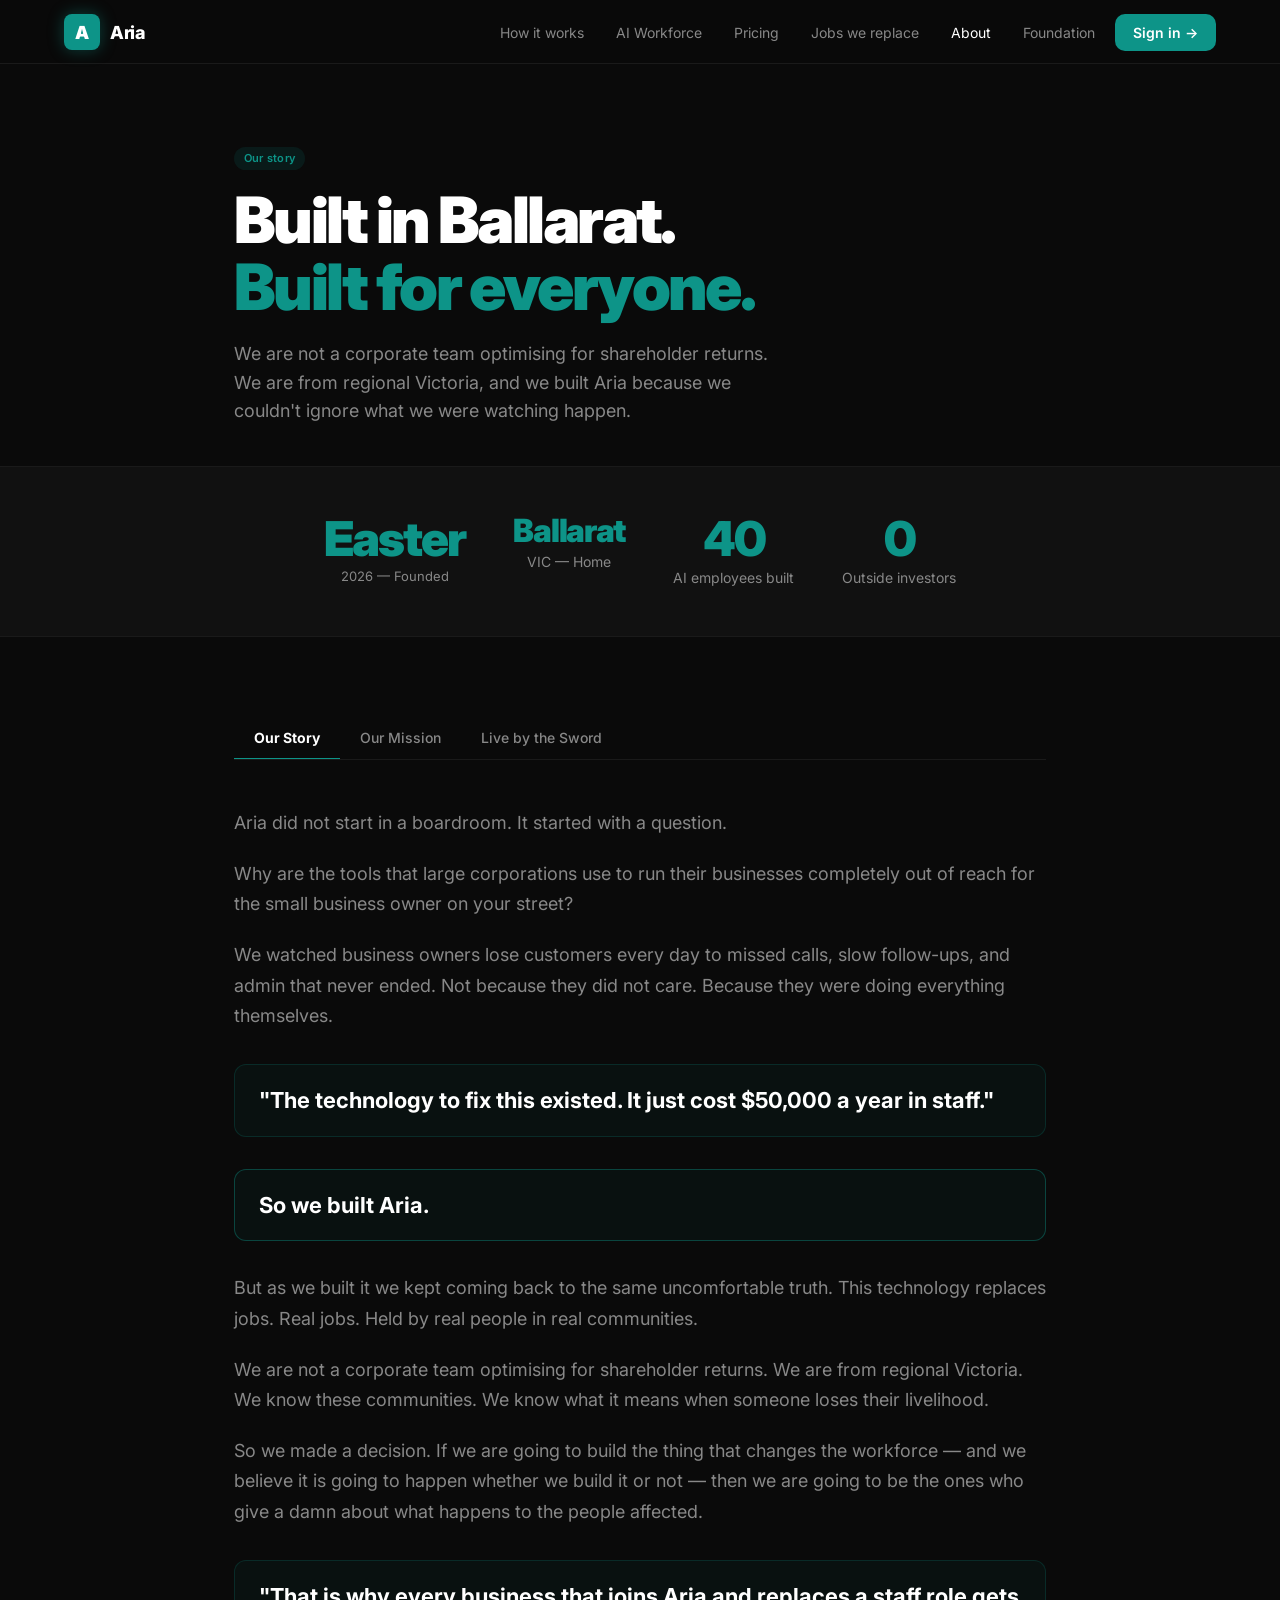
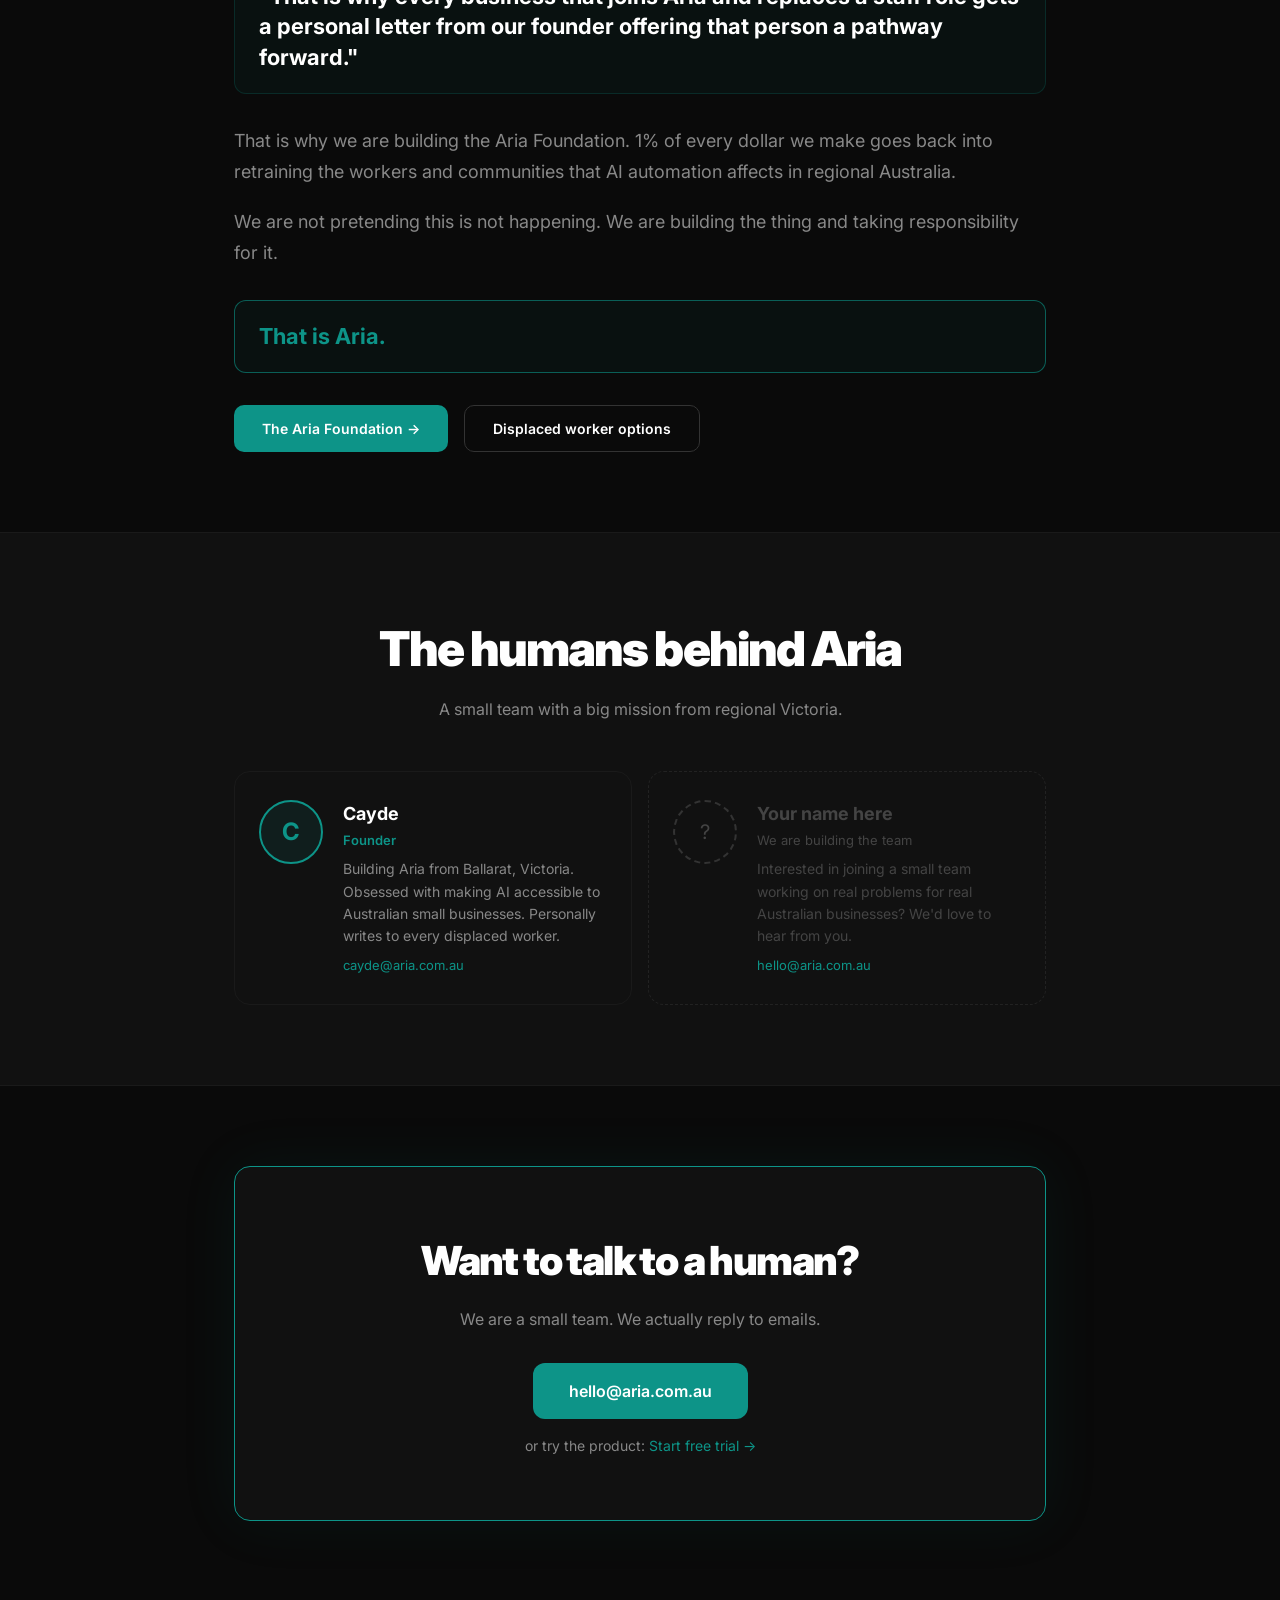
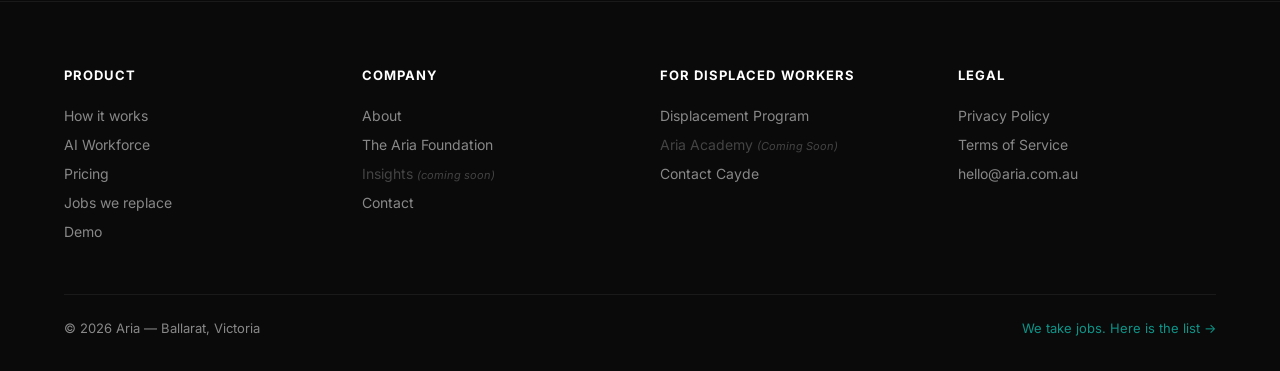
==== about.html @ 2cefcb73 "Complete Aria marketing website — 7 pages" ====
<!DOCTYPE html>
<html lang="en">
<head>
  <meta charset="UTF-8">
  <meta name="viewport" content="width=device-width, initial-scale=1.0">
  <title>About Aria — Built in Ballarat for Australian Small Business</title>
  <meta name="description" content="Aria started with a question: why are enterprise AI tools completely out of reach for the small business owner on your street? We built the answer. From Ballarat, Victoria.">
  <meta property="og:title" content="About Aria — Built in Ballarat for Australian Small Business">
  <meta property="og:description" content="We built the thing that changes the workforce. And we're taking responsibility for it.">
  <meta property="og:type" content="website">
  <meta property="og:url" content="https://aria.com.au/about.html">
  <link rel="canonical" href="https://aria.com.au/about.html">
  <link rel="preconnect" href="https://fonts.googleapis.com">
  <link rel="preconnect" href="https://fonts.gstatic.com" crossorigin>
  <link href="https://fonts.googleapis.com/css2?family=Inter:wght@400;500;600;700;800;900&display=swap" rel="stylesheet">
  <link rel="stylesheet" href="css/styles.css">
  <link rel="stylesheet" href="css/animations.css">
</head>
<body>
<script src="js/nav.js"></script>

<main style="padding-top: 64px;">

  <!-- HERO -->
  <section class="section" style="padding-top:80px;padding-bottom:40px;" aria-label="About hero">
    <div class="container container-sm">
      <div class="fade-up">
        <span class="badge badge-teal" style="margin-bottom:16px;">Our story</span>
        <h1 style="font-size:clamp(36px,5vw,64px);font-weight:900;letter-spacing:-0.04em;line-height:1.05;margin-bottom:20px;">
          Built in Ballarat.<br>
          <span class="text-teal">Built for everyone.</span>
        </h1>
        <p style="color:var(--muted);font-size:18px;line-height:1.6;max-width:560px;">
          We are not a corporate team optimising for shareholder returns. We are from regional Victoria, and we built Aria because we couldn't ignore what we were watching happen.
        </p>
      </div>
    </div>
  </section>

  <!-- STATS BAR -->
  <section class="section-sm" style="background:var(--card);border-top:1px solid var(--border);border-bottom:1px solid var(--border);" aria-label="Company statistics">
    <div class="container">
      <div class="stats-row">
        <div class="about-stat fade-up">
          <p class="about-stat-number">Easter</p>
          <p class="about-stat-label" style="font-size:13px;">2026 — Founded</p>
        </div>
        <div class="about-stat fade-up delay-100">
          <p class="about-stat-number" style="font-size:32px;">Ballarat</p>
          <p class="about-stat-label">VIC — Home</p>
        </div>
        <div class="about-stat fade-up delay-200">
          <p class="about-stat-number" data-count="40">0</p>
          <p class="about-stat-label">AI employees built</p>
        </div>
        <div class="about-stat fade-up delay-300">
          <p class="about-stat-number">0</p>
          <p class="about-stat-label">Outside investors</p>
        </div>
      </div>
    </div>
  </section>

  <!-- TABS -->
  <section class="section" aria-label="About sections">
    <div class="container container-sm">

      <div class="tabs-container" role="tablist" aria-label="About page sections">
        <div class="tabs-nav" style="margin-bottom:48px;">
          <button class="tab-btn active" data-tab="story">Our Story</button>
          <button class="tab-btn" data-tab="mission">Our Mission</button>
          <button class="tab-btn" data-tab="sword">Live by the Sword</button>
        </div>

        <!-- OUR STORY -->
        <div data-panel="story" class="tab-panel" style="opacity:1;">

          <p class="story-para fade-up">Aria did not start in a boardroom. It started with a question.</p>

          <p class="story-para fade-up delay-100">Why are the tools that large corporations use to run their businesses completely out of reach for the small business owner on your street?</p>

          <p class="story-para fade-up delay-200">We watched business owners lose customers every day to missed calls, slow follow-ups, and admin that never ended. Not because they did not care. Because they were doing everything themselves.</p>

          <div class="highlight-box fade-up delay-300" style="margin:32px 0;">
            <p class="story-para--highlight" style="margin-bottom:0;">"The technology to fix this existed. It just cost $50,000 a year in staff."</p>
          </div>

          <div class="highlight-box fade-up" style="margin:32px 0;border-color:rgba(13,148,136,0.4);">
            <p class="story-para--highlight" style="margin-bottom:0;">So we built Aria.</p>
          </div>

          <p class="story-para fade-up delay-100">But as we built it we kept coming back to the same uncomfortable truth. This technology replaces jobs. Real jobs. Held by real people in real communities.</p>

          <p class="story-para fade-up delay-200">We are not a corporate team optimising for shareholder returns. We are from regional Victoria. We know these communities. We know what it means when someone loses their livelihood.</p>

          <p class="story-para fade-up delay-300">So we made a decision. If we are going to build the thing that changes the workforce — and we believe it is going to happen whether we build it or not — then we are going to be the ones who give a damn about what happens to the people affected.</p>

          <div class="highlight-box fade-up" style="margin:32px 0;">
            <p class="story-para--highlight" style="margin-bottom:0;">"That is why every business that joins Aria and replaces a staff role gets a personal letter from our founder offering that person a pathway forward."</p>
          </div>

          <p class="story-para fade-up delay-100">That is why we are building the Aria Foundation. 1% of every dollar we make goes back into retraining the workers and communities that AI automation affects in regional Australia.</p>

          <p class="story-para fade-up delay-200">We are not pretending this is not happening. We are building the thing and taking responsibility for it.</p>

          <div class="highlight-box fade-up delay-300" style="margin:32px 0;border-color:rgba(13,148,136,0.6);">
            <p class="story-para--highlight" style="color:var(--teal);margin-bottom:0;">That is Aria.</p>
          </div>

          <div style="display:flex;gap:16px;flex-wrap:wrap;margin-top:32px;" class="fade-up">
            <a href="foundation.html" class="btn-primary">The Aria Foundation →</a>
            <a href="displacement-options.html" class="btn-secondary">Displaced worker options</a>
          </div>

        </div>

        <!-- OUR MISSION -->
        <div data-panel="mission" class="tab-panel" style="display:none;opacity:0;">

          <div class="manifesto-card fade-up" style="margin-bottom:48px;">
            <p style="color:var(--muted);font-size:13px;font-weight:600;letter-spacing:0.08em;text-transform:uppercase;margin-bottom:16px;">Mission</p>
            <p style="font-size:clamp(20px,3vw,32px);font-weight:800;letter-spacing:-0.03em;line-height:1.3;color:white;">
              To give every Australian small business access to enterprise-level AI capabilities — and to do it responsibly.
            </p>
          </div>

          <p class="story-para fade-up delay-100">That means making powerful tools affordable. It means telling the truth about what AI does to jobs. And it means building infrastructure to support the people affected.</p>

          <div style="display:grid;grid-template-columns:repeat(auto-fill,minmax(240px,1fr));gap:16px;margin:48px 0;">

            <div class="pillar-card fade-up">
              <div class="pillar-icon" aria-hidden="true">🔓</div>
              <h3 class="pillar-title">Accessibility</h3>
              <p class="pillar-desc">The tradie in Ballarat deserves the same tools as the corporation in Sydney. We are building to close that gap permanently.</p>
            </div>

            <div class="pillar-card fade-up delay-100">
              <div class="pillar-icon" aria-hidden="true">⚖️</div>
              <h3 class="pillar-title">Accountability</h3>
              <p class="pillar-desc">We list every job we replace publicly. We write to every displaced worker personally. We fund retraining with 1% of revenue. No hiding.</p>
            </div>

            <div class="pillar-card fade-up delay-200">
              <div class="pillar-icon" aria-hidden="true">🤝</div>
              <h3 class="pillar-title">Authenticity</h3>
              <p class="pillar-desc">We say what we actually think. We do not use corporate language to hide uncomfortable truths. We are from this community and we act like it.</p>
            </div>

          </div>

          <div class="card fade-up delay-100" style="border-color:var(--teal);padding:32px;">
            <p style="font-size:13px;font-weight:600;color:var(--muted);letter-spacing:0.06em;text-transform:uppercase;margin-bottom:12px;">What we believe</p>
            <div style="display:flex;flex-direction:column;gap:12px;">
              <div class="commitment-item">
                <span class="commitment-icon" aria-hidden="true">→</span>
                <p class="commitment-text"><strong>AI automation is inevitable.</strong> It will happen with or without Aria. We would rather build it with accountability than leave it to people who do not care about the consequences.</p>
              </div>
              <div class="commitment-item">
                <span class="commitment-icon" aria-hidden="true">→</span>
                <p class="commitment-text"><strong>Small business is the backbone of Australia.</strong> There are 2.5 million small businesses in this country. Most of them are being left behind by technology that should be helping them.</p>
              </div>
              <div class="commitment-item">
                <span class="commitment-icon" aria-hidden="true">→</span>
                <p class="commitment-text"><strong>Regional communities matter.</strong> We are based in Ballarat. We know what happens to communities when work disappears. That is why we are building something to replace it, not just remove it.</p>
              </div>
            </div>
          </div>

        </div>

        <!-- LIVE BY THE SWORD -->
        <div data-panel="sword" class="tab-panel" style="display:none;opacity:0;">

          <div class="manifesto-card fade-up" style="margin-bottom:40px;">
            <p style="font-size:13px;font-weight:600;color:var(--teal);letter-spacing:0.08em;text-transform:uppercase;margin-bottom:16px;">Founding philosophy</p>
            <h2 style="font-size:clamp(24px,3.5vw,40px);font-weight:900;letter-spacing:-0.04em;line-height:1.2;margin-bottom:20px;">
              "Live by the sword, die by the sword."
            </h2>
            <p style="color:var(--muted);font-size:16px;line-height:1.6;">
              We built the thing that displaces workers. So we live with that. We are accountable to it. And if the world ever displaces Aria the same way — we will accept that too.
            </p>
          </div>

          <p class="manifesto-text fade-up">We built Aria knowing exactly what it does. It replaces jobs. Real jobs. Held by real people who need them to live.</p>

          <p class="manifesto-text fade-up delay-100">We built it anyway — because we genuinely believe it will be better for Australian small businesses and for Australian communities if this technology is accessible to everyone, not just companies that can afford enterprise software.</p>

          <p class="manifesto-text fade-up delay-200">But we are not going to pretend the displacement doesn't happen. We are not going to hide behind "the future of work" and "new opportunities" while real people lose real income.</p>

          <p class="manifesto-text fade-up delay-300">So we made rules for ourselves.</p>

          <div style="display:flex;flex-direction:column;gap:16px;margin:32px 0;" class="fade-up">
            <div class="commitment-item">
              <span class="commitment-icon" aria-hidden="true">01</span>
              <p class="commitment-text"><strong>We list every job we replace publicly.</strong> No euphemisms. Every role, every salary, every AI employee that takes it. You can see it all on the <a href="jobs.html" class="text-teal">jobs page</a>.</p>
            </div>
            <div class="commitment-item">
              <span class="commitment-icon" aria-hidden="true">02</span>
              <p class="commitment-text"><strong>Every displaced worker gets a personal letter from Cayde.</strong> Not a form email. A real letter with real options for what to do next.</p>
            </div>
            <div class="commitment-item">
              <span class="commitment-icon" aria-hidden="true">03</span>
              <p class="commitment-text"><strong>1% of all revenue goes to the Aria Foundation.</strong> Funded retraining, scholarships, and community support for people displaced by AI automation in regional Australia.</p>
            </div>
            <div class="commitment-item">
              <span class="commitment-icon" aria-hidden="true">04</span>
              <p class="commitment-text"><strong>We never optimise for growth at the expense of accountability.</strong> If we ever catch ourselves hiding something uncomfortable, that is a signal we have lost our way.</p>
            </div>
          </div>

          <p class="manifesto-text fade-up">We are not the good guys. We are the honest guys. There is a difference.</p>

          <p class="manifesto-text fade-up delay-100">The good guys do not build AI that replaces receptionists. The honest guys build it, list every job it takes, write letters to every person affected, and fund the programs to help them find what's next.</p>

          <div class="highlight-box fade-up delay-200" style="margin:32px 0;">
            <p class="story-para--highlight" style="margin-bottom:0;color:var(--teal);">That is what it means to live by the sword.</p>
          </div>

          <div style="display:flex;gap:16px;flex-wrap:wrap;" class="fade-up delay-300">
            <a href="foundation.html" class="btn-primary">The Aria Foundation</a>
            <a href="jobs.html" class="btn-secondary">See the job list</a>
          </div>

        </div>
      </div>

    </div>
  </section>

  <!-- TEAM -->
  <section class="section" style="background:var(--card);border-top:1px solid var(--border);border-bottom:1px solid var(--border);" aria-label="Team">
    <div class="container container-sm">
      <div class="section-header fade-up">
        <h2 class="section-title">The humans behind Aria</h2>
        <p class="section-sub">A small team with a big mission from regional Victoria.</p>
      </div>
      <div class="grid-2 fade-up delay-100">
        <div class="card" style="display:flex;align-items:flex-start;gap:20px;">
          <div style="width:64px;height:64px;border-radius:50%;background:rgba(13,148,136,0.1);border:2px solid var(--teal);display:flex;align-items:center;justify-content:center;font-size:24px;font-weight:700;color:var(--teal);flex-shrink:0;">C</div>
          <div>
            <p style="font-size:18px;font-weight:700;margin-bottom:4px;">Cayde</p>
            <p style="color:var(--teal);font-size:13px;font-weight:600;margin-bottom:8px;">Founder</p>
            <p style="color:var(--muted);font-size:14px;line-height:1.6;">Building Aria from Ballarat, Victoria. Obsessed with making AI accessible to Australian small businesses. Personally writes to every displaced worker.</p>
            <a href="mailto:cayde@aria.com.au" class="text-teal" style="font-size:13px;margin-top:8px;display:inline-block;">cayde@aria.com.au</a>
          </div>
        </div>
        <div class="card" style="display:flex;align-items:flex-start;gap:20px;border-style:dashed;border-color:#222;">
          <div style="width:64px;height:64px;border-radius:50%;background:#111;border:2px dashed #333;display:flex;align-items:center;justify-content:center;font-size:20px;color:#444;flex-shrink:0;">?</div>
          <div>
            <p style="font-size:18px;font-weight:700;margin-bottom:4px;color:#444;">Your name here</p>
            <p style="color:#444;font-size:13px;margin-bottom:8px;">We are building the team</p>
            <p style="color:#444;font-size:14px;line-height:1.6;">Interested in joining a small team working on real problems for real Australian businesses? We'd love to hear from you.</p>
            <a href="mailto:hello@aria.com.au" class="text-teal" style="font-size:13px;margin-top:8px;display:inline-block;">hello@aria.com.au</a>
          </div>
        </div>
      </div>
    </div>
  </section>

  <!-- CTA -->
  <section class="section" aria-label="Get in touch">
    <div class="container container-sm">
      <div class="cta-card fade-up">
        <h2 class="cta-title">Want to talk to a human?</h2>
        <p class="cta-sub">We are a small team. We actually reply to emails.</p>
        <a href="mailto:hello@aria.com.au" class="btn-primary btn-lg" style="margin:0 auto;display:inline-block;">hello@aria.com.au</a>
        <p class="cta-phone">or try the product: <a href="https://app.aria.com.au/login" class="text-teal">Start free trial →</a></p>
      </div>
    </div>
  </section>

</main>

<script src="js/footer.js"></script>
<script src="js/animations.js"></script>
<script src="js/tabs.js"></script>
</body>
</html>
---- css/styles.css ----
/* =============================================
   ARIA — Design System
   ============================================= */

:root {
  --bg: #0A0A0A;
  --card: #111111;
  --border: #1A1A1A;
  --text: #FFFFFF;
  --muted: #888888;
  --teal: #0D9488;
  --teal-hover: #0b8078;
  --amber: #D97706;
  --font: 'Inter', sans-serif;
}

/* =============================================
   RESET
   ============================================= */
*, *::before, *::after {
  box-sizing: border-box;
  margin: 0;
  padding: 0;
}
html { scroll-behavior: smooth; }
body {
  background: var(--bg);
  color: var(--text);
  font-family: var(--font);
  line-height: 1.5;
  -webkit-font-smoothing: antialiased;
}
img { max-width: 100%; display: block; }
a { color: inherit; text-decoration: none; }
button { cursor: pointer; font-family: inherit; }
ul { list-style: none; }

/* =============================================
   LAYOUT
   ============================================= */
.container {
  max-width: 1200px;
  margin: 0 auto;
  padding: 0 24px;
}
.container-sm {
  max-width: 860px;
  margin: 0 auto;
  padding: 0 24px;
}
.section { padding: 80px 0; }
.section-sm { padding: 48px 0; }

/* =============================================
   BUTTONS
   ============================================= */
.btn-primary {
  display: inline-flex;
  align-items: center;
  justify-content: center;
  background: var(--teal);
  color: white;
  font-size: 14px;
  font-weight: 600;
  padding: 12px 28px;
  border-radius: 10px;
  border: none;
  transition: background 200ms, transform 200ms;
  cursor: pointer;
}
.btn-primary:hover {
  background: var(--teal-hover);
  transform: scale(1.02);
}
.btn-secondary {
  display: inline-flex;
  align-items: center;
  justify-content: center;
  background: transparent;
  color: white;
  font-size: 14px;
  font-weight: 600;
  padding: 12px 28px;
  border-radius: 10px;
  border: 1px solid #333;
  transition: border-color 200ms, color 200ms;
  cursor: pointer;
}
.btn-secondary:hover {
  border-color: var(--teal);
  color: var(--teal);
}
.btn-lg {
  font-size: 16px;
  padding: 16px 36px;
  border-radius: 12px;
}

/* =============================================
   CARDS
   ============================================= */
.card {
  background: var(--card);
  border: 1px solid var(--border);
  border-radius: 16px;
  padding: 28px 24px;
  transition: border-color 300ms;
}
.card:hover { border-color: var(--teal); }
.card-glow {
  background: var(--card);
  border: 1px solid var(--border);
  border-radius: 16px;
  padding: 28px 24px;
  box-shadow: 0 0 40px rgba(13,148,136,0.08);
}

/* =============================================
   BADGES
   ============================================= */
.badge {
  display: inline-flex;
  align-items: center;
  font-size: 11px;
  font-weight: 600;
  padding: 3px 10px;
  border-radius: 100px;
  letter-spacing: 0.02em;
}
.badge-teal {
  background: rgba(13,148,136,0.12);
  color: var(--teal);
}
.badge-amber {
  background: rgba(217,119,6,0.12);
  color: var(--amber);
}
.badge-green {
  background: rgba(16,185,129,0.12);
  color: #10b981;
}
.badge-grey {
  background: rgba(80,80,80,0.15);
  color: #666;
}

/* =============================================
   TYPOGRAPHY UTILITIES
   ============================================= */
.text-muted { color: #888888; }
.text-teal { color: var(--teal); }
.text-amber { color: var(--amber); }
.text-sm { font-size: 13px; }
.text-xs { font-size: 11px; }

/* =============================================
   GRIDS
   ============================================= */
.grid-2 { display: grid; grid-template-columns: repeat(auto-fill, minmax(340px, 1fr)); gap: 16px; }
.grid-3 { display: grid; grid-template-columns: repeat(auto-fill, minmax(260px, 1fr)); gap: 16px; }
.grid-4 { display: grid; grid-template-columns: repeat(auto-fill, minmax(220px, 1fr)); gap: 16px; }

/* =============================================
   NAVIGATION
   ============================================= */
#site-nav {
  position: fixed;
  top: 0;
  left: 0;
  right: 0;
  height: 64px;
  background: rgba(10,10,10,0.85);
  backdrop-filter: blur(12px);
  -webkit-backdrop-filter: blur(12px);
  border-bottom: 1px solid var(--border);
  z-index: 1000;
}
.nav-inner {
  display: flex;
  align-items: center;
  justify-content: space-between;
  height: 64px;
}
.nav-logo {
  display: flex;
  align-items: center;
  gap: 10px;
}
.nav-logo-icon {
  width: 36px;
  height: 36px;
  border-radius: 8px;
  background: var(--teal);
  color: white;
  font-weight: 900;
  font-size: 18px;
  display: flex;
  align-items: center;
  justify-content: center;
  box-shadow: 0 0 16px rgba(13,148,136,0.4);
  flex-shrink: 0;
}
.nav-logo-text {
  font-size: 18px;
  font-weight: 800;
  color: white;
  letter-spacing: -0.02em;
}
.nav-links {
  display: flex;
  align-items: center;
  gap: 8px;
}
.nav-link {
  color: var(--muted);
  font-size: 14px;
  padding: 8px 12px;
  border-radius: 8px;
  transition: color 200ms;
}
.nav-link:hover,
.nav-link.active { color: white; }
.nav-hamburger {
  display: none;
  flex-direction: column;
  gap: 5px;
  background: none;
  border: none;
  padding: 8px;
  width: 44px;
  height: 44px;
  align-items: center;
  justify-content: center;
}
.nav-hamburger span {
  display: block;
  width: 22px;
  height: 2px;
  background: white;
  border-radius: 2px;
  transition: 300ms;
}
.nav-mobile-overlay {
  position: fixed;
  inset: 0;
  background: #0A0A0A;
  z-index: 1001;
  transform: translateX(100%);
  transition: transform 300ms ease;
  display: flex;
  flex-direction: column;
  padding: 80px 32px 40px;
}
.nav-mobile-overlay.open { transform: translateX(0); }
.nav-mobile-close {
  position: absolute;
  top: 16px;
  right: 16px;
  background: none;
  border: none;
  color: white;
  font-size: 32px;
  width: 44px;
  height: 44px;
  display: flex;
  align-items: center;
  justify-content: center;
  cursor: pointer;
}
.nav-mobile-links {
  display: flex;
  flex-direction: column;
  gap: 8px;
}
.nav-mobile-link {
  color: white;
  font-size: 24px;
  font-weight: 600;
  padding: 12px 0;
  border-bottom: 1px solid var(--border);
  display: block;
}

@media (max-width: 768px) {
  .nav-links { display: none; }
  .nav-hamburger { display: flex; }
}

/* =============================================
   HERO
   ============================================= */
.hero-section {
  min-height: 100vh;
  display: flex;
  align-items: center;
  padding: 80px 0;
  position: relative;
}
.hero-section::before {
  content: '';
  position: absolute;
  inset: 0;
  background: radial-gradient(ellipse 60% 50% at 50% 0%, rgba(13,148,136,0.08) 0%, transparent 70%);
  pointer-events: none;
}
.hero-content {
  text-align: center;
  max-width: 800px;
  margin: 0 auto;
}
.hero-badge {
  margin-bottom: 24px;
  display: inline-flex;
}
.hero-headline {
  font-size: clamp(40px, 7vw, 80px);
  font-weight: 900;
  letter-spacing: -0.04em;
  line-height: 1.05;
  margin-bottom: 24px;
}
.hero-sub {
  font-size: clamp(16px, 2vw, 20px);
  color: var(--muted);
  max-width: 560px;
  margin: 0 auto 32px;
  line-height: 1.6;
}
.hero-actions {
  display: flex;
  gap: 12px;
  justify-content: center;
  flex-wrap: wrap;
  margin-bottom: 20px;
}
.hero-guarantee {
  color: var(--muted);
  font-size: 13px;
}

/* =============================================
   STATS
   ============================================= */
.stats-row {
  display: flex;
  justify-content: center;
  gap: 48px;
  flex-wrap: wrap;
  text-align: center;
}
.stat-item {
  display: flex;
  flex-direction: column;
  gap: 4px;
}
.stat-number {
  font-size: clamp(32px, 5vw, 56px);
  font-weight: 900;
  letter-spacing: -0.04em;
  color: white;
}
.stat-number--teal { color: var(--teal); }
.stat-number--teal::before { content: '$'; }
.stat-label {
  color: var(--muted);
  font-size: 14px;
}

/* =============================================
   SECTION HEADER
   ============================================= */
.section-header {
  text-align: center;
  margin-bottom: 48px;
}
.section-title {
  font-size: clamp(28px, 4vw, 48px);
  font-weight: 900;
  letter-spacing: -0.04em;
  margin-bottom: 12px;
}
.section-sub {
  color: var(--muted);
  font-size: 16px;
  max-width: 480px;
  margin: 0 auto;
  line-height: 1.6;
}

/* =============================================
   HOW IT WORKS — STEPS
   ============================================= */
.steps-grid {
  display: grid;
  grid-template-columns: repeat(auto-fill, minmax(280px, 1fr));
  gap: 24px;
}
.step-card {
  background: var(--card);
  border: 1px solid var(--border);
  border-radius: 16px;
  padding: 32px 28px;
  transition: border-color 300ms, transform 300ms;
}
.step-card:hover {
  border-color: var(--teal);
  transform: translateY(-4px);
}
.step-number {
  font-size: 48px;
  font-weight: 900;
  color: var(--teal);
  opacity: 0.3;
  letter-spacing: -0.04em;
  line-height: 1;
  margin-bottom: 12px;
}
.step-icon { font-size: 32px; margin-bottom: 16px; }
.step-title { font-size: 20px; font-weight: 700; margin-bottom: 8px; }
.step-desc { color: var(--muted); font-size: 15px; line-height: 1.6; }

/* =============================================
   TEAM PREVIEW
   ============================================= */
.team-preview {
  display: flex;
  justify-content: center;
  flex-wrap: wrap;
  gap: 24px;
}
.emp-preview-item {
  display: flex;
  flex-direction: column;
  align-items: center;
  gap: 8px;
  text-decoration: none;
  transition: transform 200ms;
}
.emp-preview-item:hover { transform: scale(1.08); }
.emp-preview-ring {
  width: 80px;
  height: 80px;
  border-radius: 50%;
  overflow: hidden;
  border: 2px solid var(--teal);
  box-shadow: 0 0 16px rgba(13,148,136,0.3);
  background: #1A1A1A;
  position: relative;
}
.emp-preview-ring img {
  width: 100%;
  height: 100%;
  object-fit: cover;
}
.emp-preview-fallback {
  width: 100%;
  height: 100%;
  display: flex;
  align-items: center;
  justify-content: center;
  font-size: 28px;
  font-weight: 700;
  color: var(--teal);
}
.emp-preview-name {
  color: var(--muted);
  font-size: 12px;
  font-weight: 500;
}

/* =============================================
   TOGGLE (Before/After)
   ============================================= */
.toggle-wrapper {
  display: flex;
  flex-direction: column;
  align-items: center;
  gap: 24px;
}
.toggle-switch-btn {
  padding: 12px 32px;
  border: none;
  border-radius: 100px;
  color: white;
  font-size: 15px;
  font-weight: 700;
  cursor: pointer;
  transition: background 300ms, transform 200ms;
}
.toggle-switch-btn:hover { transform: scale(1.02); }
.toggle-card {
  width: 100%;
  background: var(--card);
  border-radius: 16px;
  padding: 28px;
}
.toggle-card--red { border: 1px solid rgba(220,38,38,0.4); }
.toggle-card--teal { border: 1px solid rgba(13,148,136,0.4); }
.toggle-row {
  display: flex;
  justify-content: space-between;
  align-items: center;
  padding: 12px 0;
  border-bottom: 1px solid var(--border);
  font-size: 15px;
  color: var(--muted);
}
.toggle-row:last-child { border-bottom: none; }
.toggle-val { font-weight: 700; font-size: 16px; }
.toggle-val.bad { color: #ef4444; }
.toggle-val.good { color: #10b981; }

/* =============================================
   INDUSTRIES
   ============================================= */
.industries-grid {
  display: grid;
  grid-template-columns: repeat(auto-fill, minmax(220px, 1fr));
  gap: 16px;
}
.industry-card {
  background: var(--card);
  border: 1px solid var(--border);
  border-radius: 12px;
  padding: 24px 20px;
  transition: border-color 300ms, transform 300ms;
  cursor: default;
}
.industry-card:hover {
  border-color: var(--teal);
  transform: translateY(-2px);
}
.industry-icon { font-size: 28px; margin-bottom: 12px; }
.industry-name { font-size: 16px; font-weight: 700; margin-bottom: 6px; }
.industry-desc { color: var(--muted); font-size: 13px; line-height: 1.4; }

/* =============================================
   ROI CALCULATOR
   ============================================= */
.calc-field { margin-bottom: 28px; }
.calc-label-row {
  display: flex;
  justify-content: space-between;
  align-items: center;
  margin-bottom: 12px;
  font-size: 15px;
  font-weight: 600;
}
.calc-val-display { font-size: 18px; font-weight: 700; }
.calc-slider {
  width: 100%;
  height: 4px;
  border-radius: 2px;
  background: var(--border);
  outline: none;
  -webkit-appearance: none;
  appearance: none;
  cursor: pointer;
}
.calc-slider::-webkit-slider-thumb {
  -webkit-appearance: none;
  width: 20px;
  height: 20px;
  border-radius: 50%;
  background: var(--teal);
  cursor: pointer;
  box-shadow: 0 0 8px rgba(13,148,136,0.5);
}
.calc-slider::-moz-range-thumb {
  width: 20px;
  height: 20px;
  border-radius: 50%;
  background: var(--teal);
  cursor: pointer;
  box-shadow: 0 0 8px rgba(13,148,136,0.5);
  border: none;
}
.calc-result {
  background: var(--bg);
  border-radius: 12px;
  padding: 28px;
  text-align: center;
  border: 1px solid var(--border);
  margin-top: 8px;
}
.calc-result-label { color: var(--muted); font-size: 14px; margin-bottom: 4px; }
.calc-result-number {
  font-size: 48px;
  font-weight: 900;
  color: var(--teal);
  letter-spacing: -0.04em;
  margin: 8px 0;
}
.calc-comparison {
  display: flex;
  flex-direction: column;
  gap: 8px;
  margin-top: 16px;
  font-size: 14px;
  color: var(--muted);
}

/* =============================================
   TESTIMONIAL
   ============================================= */
.testimonial-card {
  background: var(--card);
  border: 1px solid var(--teal);
  border-radius: 16px;
  padding: 40px;
  text-align: center;
  position: relative;
}
.testimonial-quote {
  font-size: 80px;
  color: var(--teal);
  opacity: 0.3;
  line-height: 0.8;
  margin-bottom: 16px;
  font-family: Georgia, serif;
}
.testimonial-text {
  font-size: 20px;
  font-style: italic;
  color: var(--muted);
  margin-bottom: 16px;
  line-height: 1.6;
}
.testimonial-attribution { color: var(--muted); font-size: 14px; }

/* =============================================
   FINAL CTA
   ============================================= */
.cta-card {
  background: var(--card);
  border: 1px solid var(--teal);
  border-radius: 16px;
  padding: 64px 40px;
  text-align: center;
  box-shadow: 0 0 60px rgba(13,148,136,0.08);
}
.cta-title {
  font-size: clamp(24px, 4vw, 40px);
  font-weight: 900;
  letter-spacing: -0.04em;
  margin-bottom: 16px;
}
.cta-sub { color: var(--muted); font-size: 16px; margin-bottom: 32px; }
.cta-phone { margin-top: 16px; color: var(--muted); font-size: 14px; }

/* =============================================
   MODAL
   ============================================= */
.modal-overlay {
  position: fixed;
  inset: 0;
  background: rgba(0,0,0,0.8);
  z-index: 2000;
  display: none;
  align-items: center;
  justify-content: center;
  padding: 24px;
}
.modal-overlay.open { display: flex; }
.modal-box {
  background: var(--card);
  border: 1px solid var(--border);
  border-radius: 20px;
  padding: 40px;
  max-width: 400px;
  width: 100%;
  text-align: center;
  position: relative;
}
.modal-close {
  position: absolute;
  top: 16px;
  right: 16px;
  background: none;
  border: none;
  color: var(--muted);
  font-size: 24px;
  cursor: pointer;
  width: 36px;
  height: 36px;
  display: flex;
  align-items: center;
  justify-content: center;
  border-radius: 6px;
  transition: color 200ms;
}
.modal-close:hover { color: white; }
.modal-label {
  color: var(--muted);
  font-size: 13px;
  margin-bottom: 12px;
  letter-spacing: 0.06em;
  text-transform: uppercase;
}
.modal-number {
  font-size: 36px;
  font-weight: 900;
  color: var(--teal);
  letter-spacing: -0.02em;
  margin-bottom: 16px;
}
.modal-desc { color: var(--muted); font-size: 14px; line-height: 1.6; }

/* =============================================
   EMPLOYEE CARDS (Workforce page)
   ============================================= */
.emp-card {
  background: var(--card);
  border-radius: 16px;
  padding: 24px 16px;
  display: flex;
  flex-direction: column;
  align-items: center;
  gap: 10px;
  transition: transform 200ms;
}
.emp-card:hover { transform: translateY(-2px); }
.emp-card--active {
  border: 1px solid var(--teal);
  box-shadow: 0 4px 24px rgba(13,148,136,0.1);
}
.emp-card--coming {
  border: 1px solid rgba(217,119,6,0.4);
  opacity: 0.85;
}
.emp-card--construction {
  border: 1px solid #2A2A2A;
  opacity: 0.5;
}
.emp-img-wrap {
  width: 96px;
  height: 96px;
  border-radius: 50%;
  overflow: hidden;
  background: #1A1A1A;
}
.emp-img-wrap--active {
  border: 2px solid var(--teal);
  box-shadow: 0 0 20px rgba(13,148,136,0.3);
}
.emp-img-wrap--coming { border: 2px solid var(--amber); }
.emp-img-wrap--construction { border: 2px solid #2A2A2A; filter: grayscale(30%); }
.emp-img-wrap img { width: 100%; height: 100%; object-fit: cover; }
.emp-img-fallback {
  width: 100%;
  height: 100%;
  display: flex;
  align-items: center;
  justify-content: center;
  font-size: 32px;
  font-weight: 700;
  color: var(--teal);
}
.emp-name { font-size: 16px; font-weight: 700; }
.emp-role { color: var(--muted); font-size: 12px; text-align: center; }
.emp-replaces {
  background: var(--bg);
  border-radius: 8px;
  padding: 10px 12px;
  width: 100%;
}
.emp-replaces-label {
  color: var(--muted);
  font-size: 10px;
  font-weight: 600;
  letter-spacing: 0.08em;
  text-transform: uppercase;
  margin-bottom: 2px;
}
.emp-replaces-val { color: var(--teal); font-size: 13px; font-weight: 600; }
.emp-bullets {
  width: 100%;
  display: flex;
  flex-direction: column;
  gap: 5px;
}
.emp-bullet {
  display: flex;
  align-items: flex-start;
  gap: 6px;
  font-size: 11px;
  color: var(--muted);
  line-height: 1.4;
}
.emp-bullet::before {
  content: '✓';
  color: var(--teal);
  flex-shrink: 0;
}
.emp-fns {
  width: 100%;
  display: flex;
  flex-direction: column;
  gap: 4px;
}
.emp-fn {
  display: flex;
  align-items: flex-start;
  gap: 6px;
  font-size: 11px;
  color: var(--muted);
  line-height: 1.4;
}
.emp-fn::before {
  content: '▸';
  color: var(--amber);
  flex-shrink: 0;
  font-size: 10px;
  margin-top: 1px;
}
.emp-grid {
  display: grid;
  grid-template-columns: repeat(auto-fill, minmax(160px, 1fr));
  gap: 12px;
}

/* =============================================
   DEPARTMENT TABS
   ============================================= */
.dept-tabs { margin-bottom: 32px; }
.tabs-nav {
  display: flex;
  overflow-x: auto;
  border-bottom: 1px solid var(--border);
  gap: 0;
  scrollbar-width: none;
  -ms-overflow-style: none;
}
.tabs-nav::-webkit-scrollbar { display: none; }
.tab-btn {
  background: none;
  border: none;
  color: var(--muted);
  font-size: 14px;
  font-weight: 500;
  padding: 12px 20px;
  white-space: nowrap;
  cursor: pointer;
  border-bottom: 2px solid transparent;
  margin-bottom: -1px;
  transition: color 200ms, border-color 200ms;
  font-family: inherit;
}
.tab-btn.active {
  color: white;
  border-bottom-color: var(--teal);
  font-weight: 700;
}
.tab-panel { transition: opacity 200ms; }

/* =============================================
   PRICING
   ============================================= */
.pricing-grid {
  display: grid;
  grid-template-columns: repeat(auto-fill, minmax(260px, 1fr));
  gap: 16px;
  align-items: start;
}
.pricing-card {
  background: var(--card);
  border: 1px solid var(--border);
  border-radius: 20px;
  padding: 32px 28px;
  display: flex;
  flex-direction: column;
  gap: 20px;
  transition: border-color 300ms, transform 300ms;
}
.pricing-card:hover {
  border-color: var(--teal);
  transform: translateY(-4px);
}
.pricing-card--featured {
  border-color: var(--teal);
  box-shadow: 0 0 40px rgba(13,148,136,0.12);
}
.pricing-name { font-size: 20px; font-weight: 800; }
.pricing-tagline { color: var(--muted); font-size: 14px; }
.pricing-price {
  font-size: 48px;
  font-weight: 900;
  letter-spacing: -0.04em;
  color: var(--teal);
}
.pricing-price span {
  font-size: 16px;
  color: var(--muted);
  font-weight: 400;
  letter-spacing: 0;
}
.pricing-features {
  display: flex;
  flex-direction: column;
  gap: 10px;
}
.pricing-feature {
  display: flex;
  align-items: flex-start;
  gap: 10px;
  font-size: 14px;
  color: var(--muted);
}
.pricing-feature::before {
  content: '✓';
  color: var(--teal);
  font-weight: 700;
  flex-shrink: 0;
}
.pricing-savings { font-size: 13px; color: #10b981; font-weight: 600; }
.pricing-cta { margin-top: auto; }

/* =============================================
   SALARY TABLE
   ============================================= */
.salary-table {
  width: 100%;
  border-collapse: collapse;
  font-size: 14px;
}
.salary-table th {
  text-align: left;
  padding: 12px 16px;
  border-bottom: 1px solid var(--border);
  color: var(--muted);
  font-size: 11px;
  font-weight: 600;
  text-transform: uppercase;
  letter-spacing: 0.08em;
}
.salary-table td { padding: 14px 16px; border-bottom: 1px solid var(--border); }
.salary-table tr:hover td { background: var(--card); }
.salary-table tr.total-row td {
  color: var(--teal);
  font-weight: 700;
  background: rgba(13,148,136,0.05);
  border-top: 1px solid var(--teal);
}

/* =============================================
   JOBS PAGE
   ============================================= */
.job-card {
  background: var(--card);
  border: 1px solid var(--border);
  border-radius: 16px;
  padding: 28px;
  transition: border-color 300ms;
}
.job-card:hover { border-color: var(--teal); }
.job-salary {
  font-size: 32px;
  font-weight: 900;
  color: var(--teal);
  letter-spacing: -0.04em;
  margin: 8px 0;
}
.job-replaced-by { color: var(--muted); font-size: 13px; }

/* =============================================
   ABOUT PAGE
   ============================================= */
.story-para { font-size: 18px; line-height: 1.7; color: var(--muted); margin-bottom: 20px; }
.story-para--highlight {
  font-size: 22px;
  font-weight: 700;
  color: white;
  line-height: 1.4;
  margin-bottom: 24px;
}
.about-stat { text-align: center; }
.about-stat-number {
  font-size: 48px;
  font-weight: 900;
  color: var(--teal);
  letter-spacing: -0.04em;
  line-height: 1;
}
.about-stat-label { color: var(--muted); font-size: 14px; margin-top: 4px; }
.pillar-card {
  background: var(--card);
  border: 1px solid var(--border);
  border-radius: 16px;
  padding: 32px 28px;
  transition: border-color 300ms;
}
.pillar-card:hover { border-color: var(--teal); }
.pillar-icon { font-size: 36px; margin-bottom: 16px; }
.pillar-title { font-size: 20px; font-weight: 700; margin-bottom: 8px; }
.pillar-desc { color: var(--muted); font-size: 15px; line-height: 1.6; }
.manifesto-card {
  background: var(--card);
  border: 1px solid var(--teal);
  border-radius: 16px;
  padding: 40px;
  box-shadow: 0 0 40px rgba(13,148,136,0.08);
}
.manifesto-text {
  font-size: 18px;
  line-height: 1.7;
  color: var(--muted);
  margin-bottom: 16px;
}
.manifesto-text:last-child { margin-bottom: 0; }

/* =============================================
   FOUNDATION PAGE
   ============================================= */
.foundation-hero-number {
  font-size: 80px;
  font-weight: 900;
  color: var(--teal);
  letter-spacing: -0.06em;
  line-height: 1;
}
.pathway-card {
  background: var(--card);
  border: 1px solid var(--border);
  border-radius: 16px;
  padding: 32px;
  transition: border-color 300ms;
}
.pathway-card:hover { border-color: var(--teal); }
.pathway-icon { font-size: 40px; margin-bottom: 16px; }
.pathway-title { font-size: 20px; font-weight: 700; margin-bottom: 8px; }
.pathway-desc { color: var(--muted); font-size: 15px; line-height: 1.6; }
.commitment-item {
  display: flex;
  align-items: flex-start;
  gap: 16px;
  padding: 20px 0;
  border-bottom: 1px solid var(--border);
}
.commitment-item:last-child { border-bottom: none; }
.commitment-icon { font-size: 24px; flex-shrink: 0; margin-top: 2px; }
.commitment-text { font-size: 15px; color: var(--muted); line-height: 1.6; }
.commitment-text strong { color: white; }

/* =============================================
   DISPLACEMENT PAGE
   ============================================= */
.offer-card {
  background: var(--card);
  border: 1px solid var(--border);
  border-radius: 16px;
  padding: 32px;
  transition: border-color 300ms;
}
.offer-card:hover { border-color: var(--teal); }
.offer-number {
  font-size: 48px;
  font-weight: 900;
  color: var(--teal);
  opacity: 0.3;
  letter-spacing: -0.04em;
  line-height: 1;
  margin-bottom: 8px;
}
.offer-title { font-size: 20px; font-weight: 700; margin-bottom: 8px; }
.offer-desc { color: var(--muted); font-size: 15px; line-height: 1.6; }
.contact-form {
  display: flex;
  flex-direction: column;
  gap: 16px;
}
.form-group { display: flex; flex-direction: column; gap: 6px; }
.form-label { font-size: 14px; font-weight: 600; }
.form-input,
.form-textarea {
  background: var(--card);
  border: 1px solid var(--border);
  border-radius: 10px;
  padding: 12px 16px;
  color: white;
  font-family: var(--font);
  font-size: 14px;
  outline: none;
  transition: border-color 200ms;
  width: 100%;
}
.form-input:focus,
.form-textarea:focus { border-color: var(--teal); }
.form-textarea { resize: vertical; min-height: 120px; }

/* =============================================
   FOOTER
   ============================================= */
#site-footer {
  background: var(--bg);
  border-top: 1px solid var(--border);
  padding: 64px 0 32px;
}
.footer-grid {
  display: grid;
  grid-template-columns: repeat(4, 1fr);
  gap: 40px;
  margin-bottom: 48px;
}
.footer-col-title {
  font-size: 13px;
  font-weight: 700;
  text-transform: uppercase;
  letter-spacing: 0.08em;
  color: white;
  margin-bottom: 16px;
}
.footer-col a {
  display: block;
  color: var(--muted);
  font-size: 14px;
  padding: 4px 0;
  transition: color 200ms;
}
.footer-col a:hover { color: white; }
.footer-col .muted-link {
  display: block;
  color: #444;
  font-size: 14px;
  padding: 4px 0;
  cursor: default;
}
.footer-bottom {
  border-top: 1px solid var(--border);
  padding-top: 24px;
  display: flex;
  justify-content: space-between;
  align-items: center;
  flex-wrap: wrap;
  gap: 8px;
  color: var(--muted);
  font-size: 13px;
}
.footer-bottom a { color: var(--teal); }

@media (max-width: 768px) {
  .footer-grid { grid-template-columns: repeat(2, 1fr); }
  .stats-row { gap: 32px; }
  .cta-card { padding: 40px 24px; }
}
@media (max-width: 480px) {
  .footer-grid { grid-template-columns: 1fr; }
  .section { padding: 56px 0; }
  .hero-section { padding: 60px 0; }
  .pricing-grid { grid-template-columns: 1fr; }
}

/* =============================================
   INDUSTRY SPECIFIC EMPLOYEES
   ============================================= */
.industry-emp-card {
  background: var(--card);
  border: 1px solid var(--teal);
  border-radius: 16px;
  padding: 28px;
  display: flex;
  flex-direction: column;
  gap: 12px;
}
.industry-emp-header {
  display: flex;
  align-items: center;
  gap: 16px;
}
.industry-emp-avatar {
  width: 56px;
  height: 56px;
  border-radius: 50%;
  background: rgba(13,148,136,0.1);
  border: 2px solid var(--teal);
  display: flex;
  align-items: center;
  justify-content: center;
  font-size: 22px;
  font-weight: 700;
  color: var(--teal);
  flex-shrink: 0;
}
.industry-emp-meta { flex: 1; }
.industry-emp-name { font-size: 16px; font-weight: 700; }
.industry-emp-role { color: var(--muted); font-size: 13px; }
.industry-emp-desc { color: var(--muted); font-size: 14px; line-height: 1.6; }
.industry-emp-features { display: flex; flex-direction: column; gap: 6px; }
.industry-emp-feature {
  display: flex;
  align-items: flex-start;
  gap: 8px;
  font-size: 13px;
  color: var(--muted);
}
.industry-emp-feature::before {
  content: '✓';
  color: var(--teal);
  flex-shrink: 0;
}

/* =============================================
   MISC UTILITIES
   ============================================= */
.divider {
  height: 1px;
  background: var(--border);
  margin: 40px 0;
}
.text-center { text-align: center; }
.mt-auto { margin-top: auto; }
.sr-only {
  position: absolute;
  width: 1px;
  height: 1px;
  padding: 0;
  margin: -1px;
  overflow: hidden;
  clip: rect(0,0,0,0);
  white-space: nowrap;
  border: 0;
}
.highlight-box {
  background: rgba(13,148,136,0.05);
  border: 1px solid rgba(13,148,136,0.2);
  border-radius: 12px;
  padding: 20px 24px;
}
---- css/animations.css ----
/* Scroll reveal — JS adds .visible to trigger */
.fade-up {
  opacity: 0;
  transform: translateY(20px);
  transition: opacity 600ms ease, transform 600ms ease;
}
.fade-up.visible {
  opacity: 1;
  transform: translateY(0);
}

/* Stagger delays */
.delay-100 { transition-delay: 100ms; }
.delay-200 { transition-delay: 200ms; }
.delay-300 { transition-delay: 300ms; }
.delay-400 { transition-delay: 400ms; }

/* Page transition */
.page-enter { animation: pageIn 400ms ease both; }
@keyframes pageIn {
  from { opacity: 0; transform: translateY(12px); }
  to { opacity: 1; transform: translateY(0); }
}

/* Pulse dot */
@keyframes pulseDot {
  0%, 100% { opacity: 1; transform: scale(1); }
  50% { opacity: 0.5; transform: scale(1.3); }
}
.pulse-dot { animation: pulseDot 2s ease-in-out infinite; }

/* Glow ring */
.glow-ring {
  box-shadow: 0 0 0 3px rgba(13,148,136,0.3), 0 0 20px rgba(13,148,136,0.2);
}

/* Shimmer for loading states */
@keyframes shimmer {
  0% { background-position: -200% 0; }
  100% { background-position: 200% 0; }
}
.shimmer {
  background: linear-gradient(90deg, var(--card) 25%, rgba(255,255,255,0.04) 50%, var(--card) 75%);
  background-size: 200% 100%;
  animation: shimmer 1.5s infinite;
}

/* Float */
@keyframes float {
  0%, 100% { transform: translateY(0); }
  50% { transform: translateY(-8px); }
}
.float { animation: float 3s ease-in-out infinite; }

/* Spin slow */
@keyframes spinSlow {
  from { transform: rotate(0deg); }
  to { transform: rotate(360deg); }
}
.spin-slow { animation: spinSlow 8s linear infinite; }

/* Blink */
@keyframes blink {
  0%, 100% { opacity: 1; }
  50% { opacity: 0; }
}
.blink { animation: blink 1s step-end infinite; }
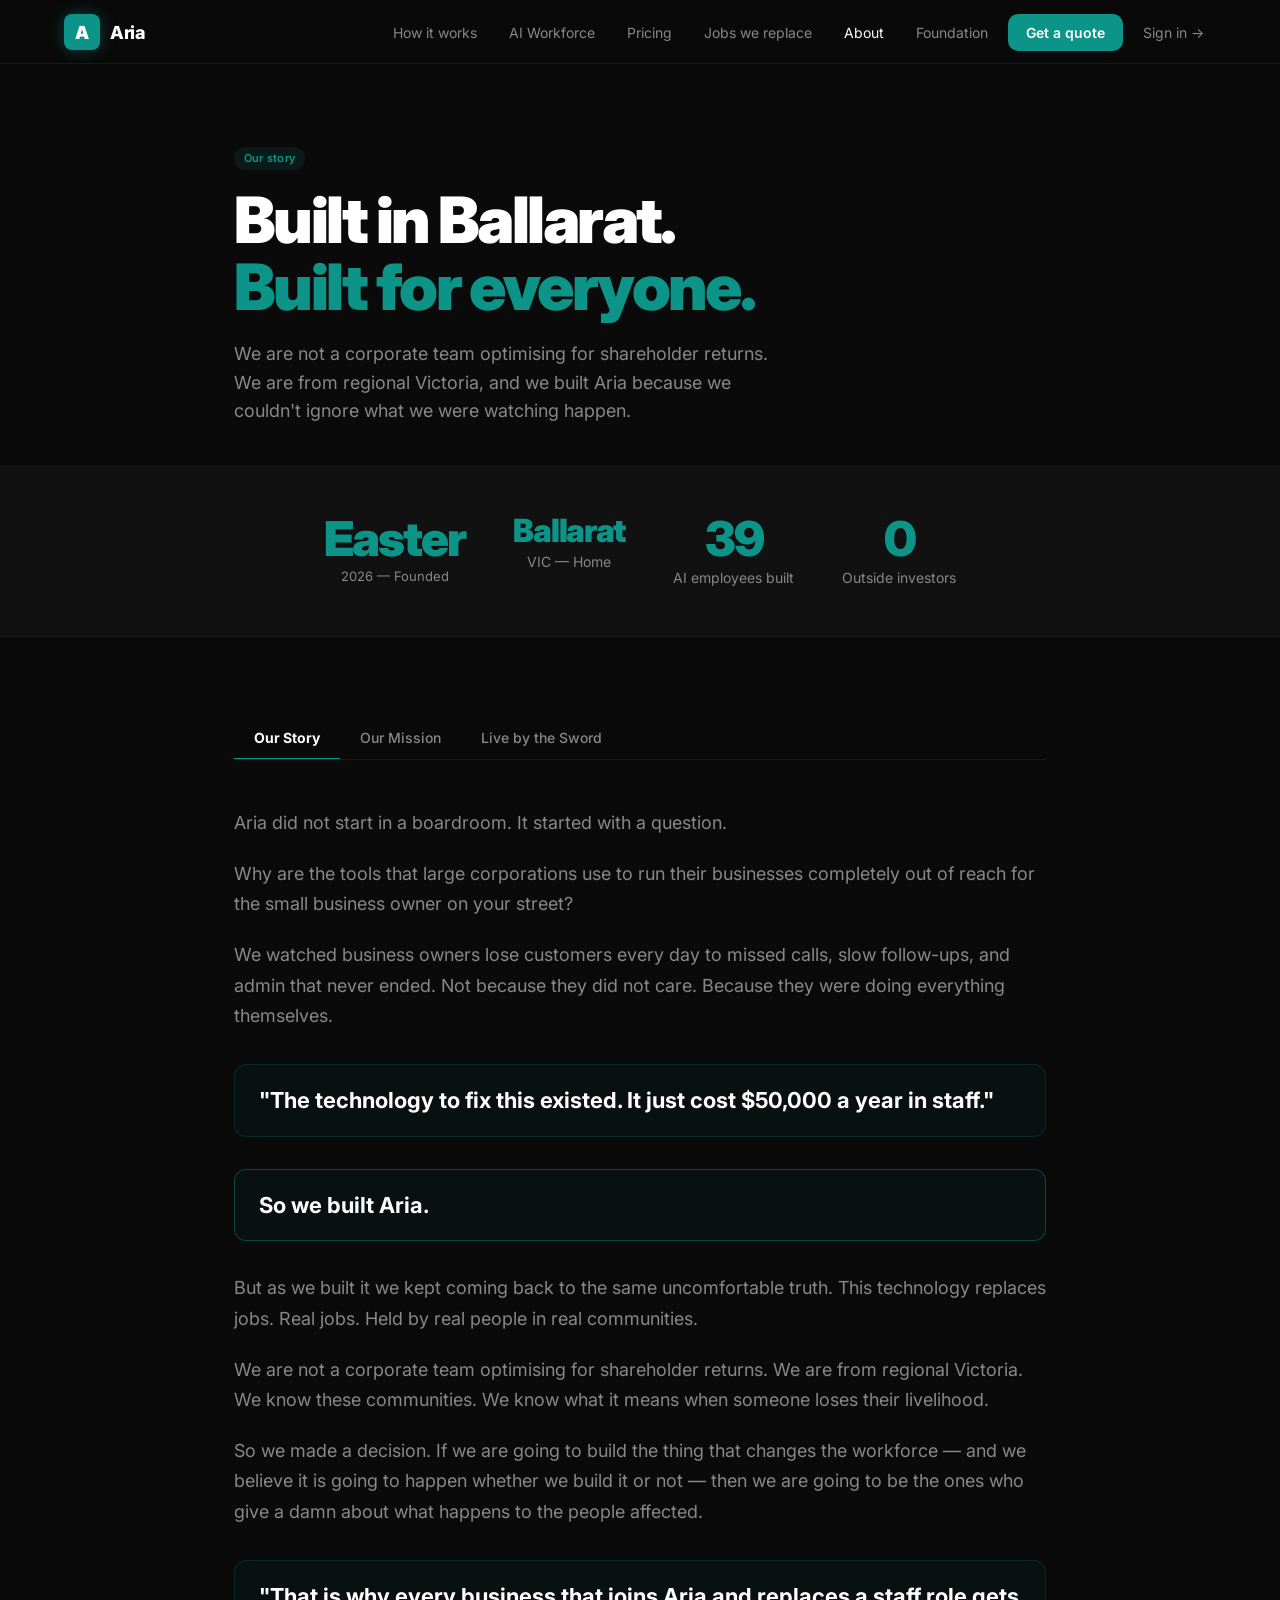
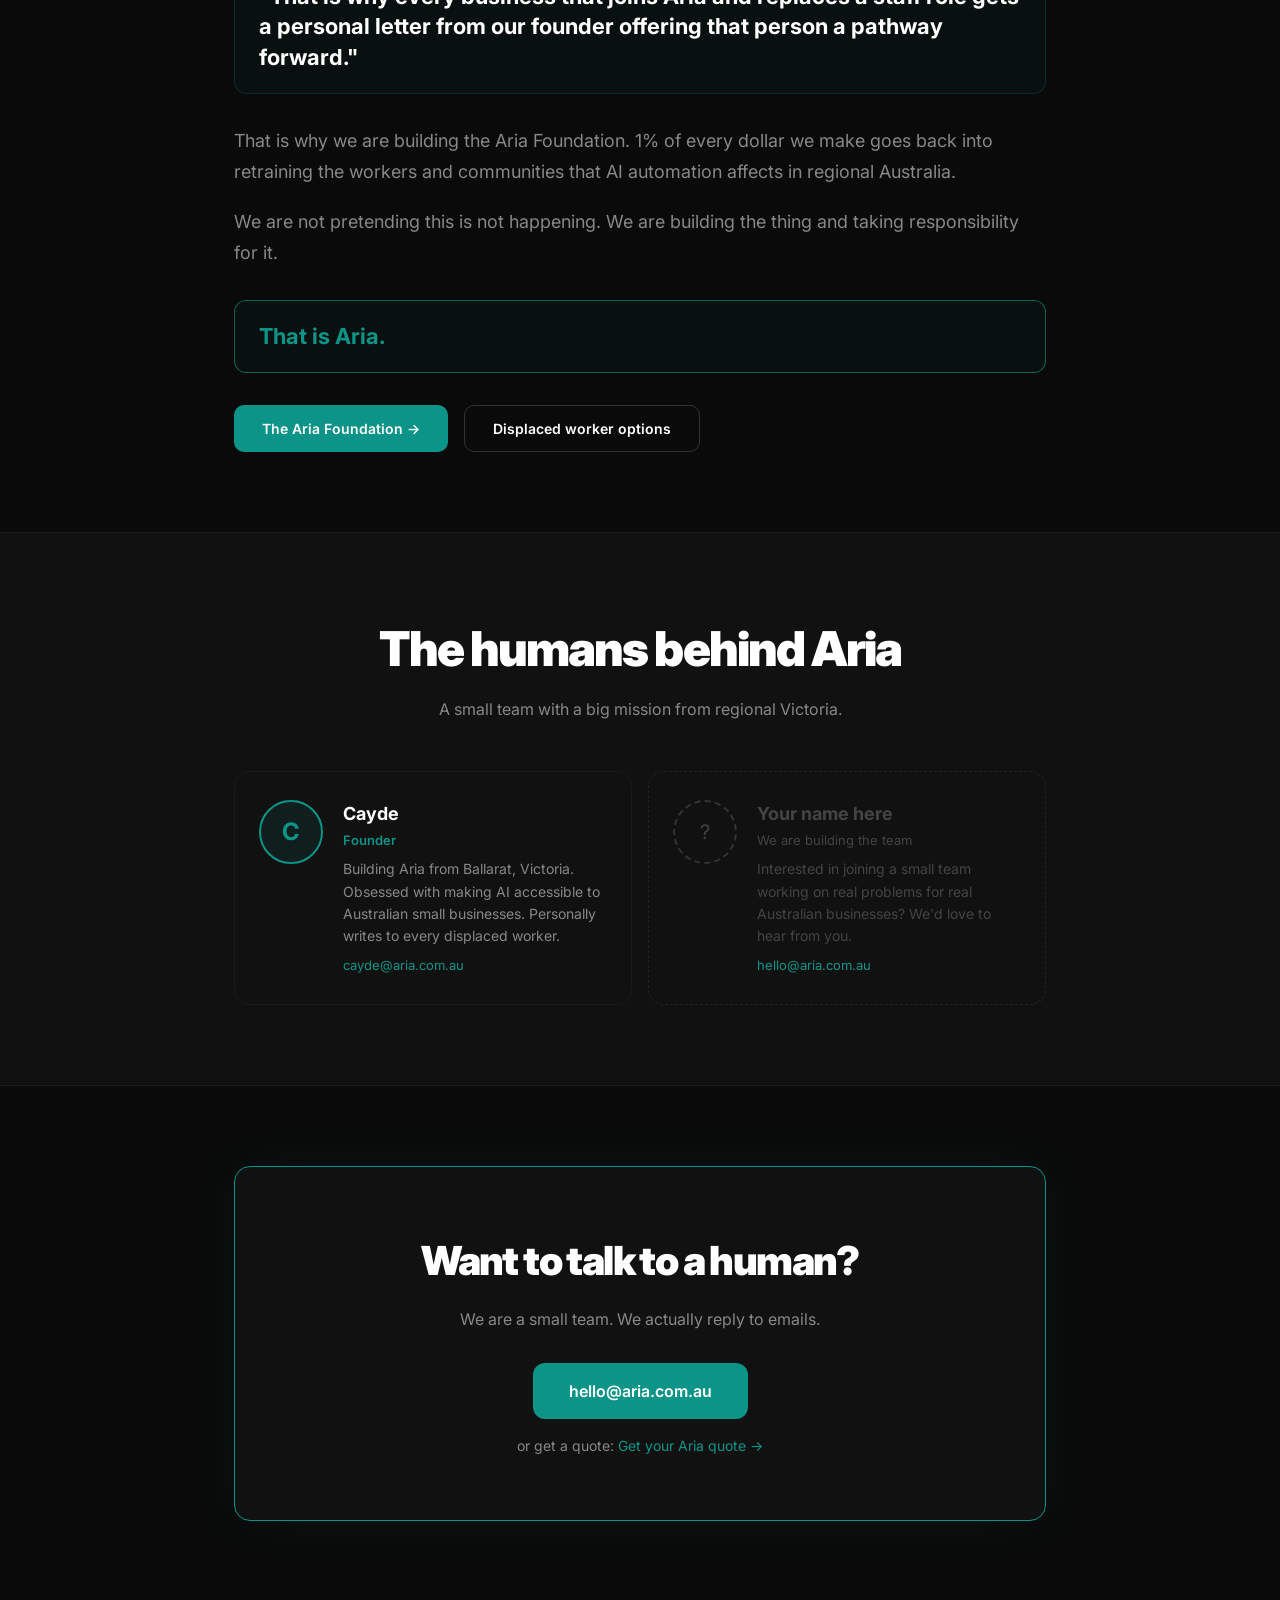
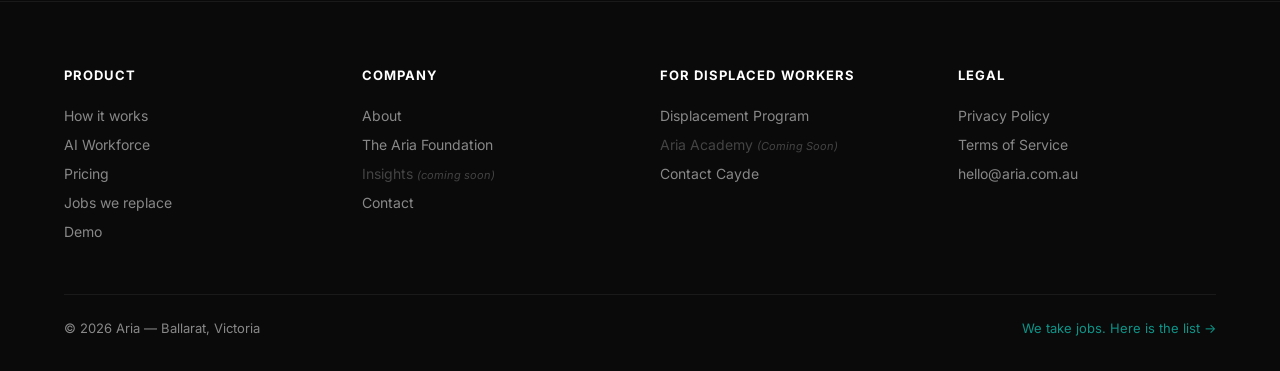
==== commit 8809abcb: "Add quote form, update all CTAs to quote flow - New quote.html: hero, form (name/business/industry/p" ====
--- a/about.html
+++ b/about.html
@@ -264,7 +264,7 @@
         <h2 class="cta-title">Want to talk to a human?</h2>
         <p class="cta-sub">We are a small team. We actually reply to emails.</p>
         <a href="mailto:hello@aria.com.au" class="btn-primary btn-lg" style="margin:0 auto;display:inline-block;">hello@aria.com.au</a>
-        <p class="cta-phone">or try the product: <a href="https://app.aria.com.au/login" class="text-teal">Start free trial →</a></p>
+        <p class="cta-phone">or get a quote: <a href="quote.html" class="text-teal">Get your Aria quote →</a></p>
       </div>
     </div>
   </section>
